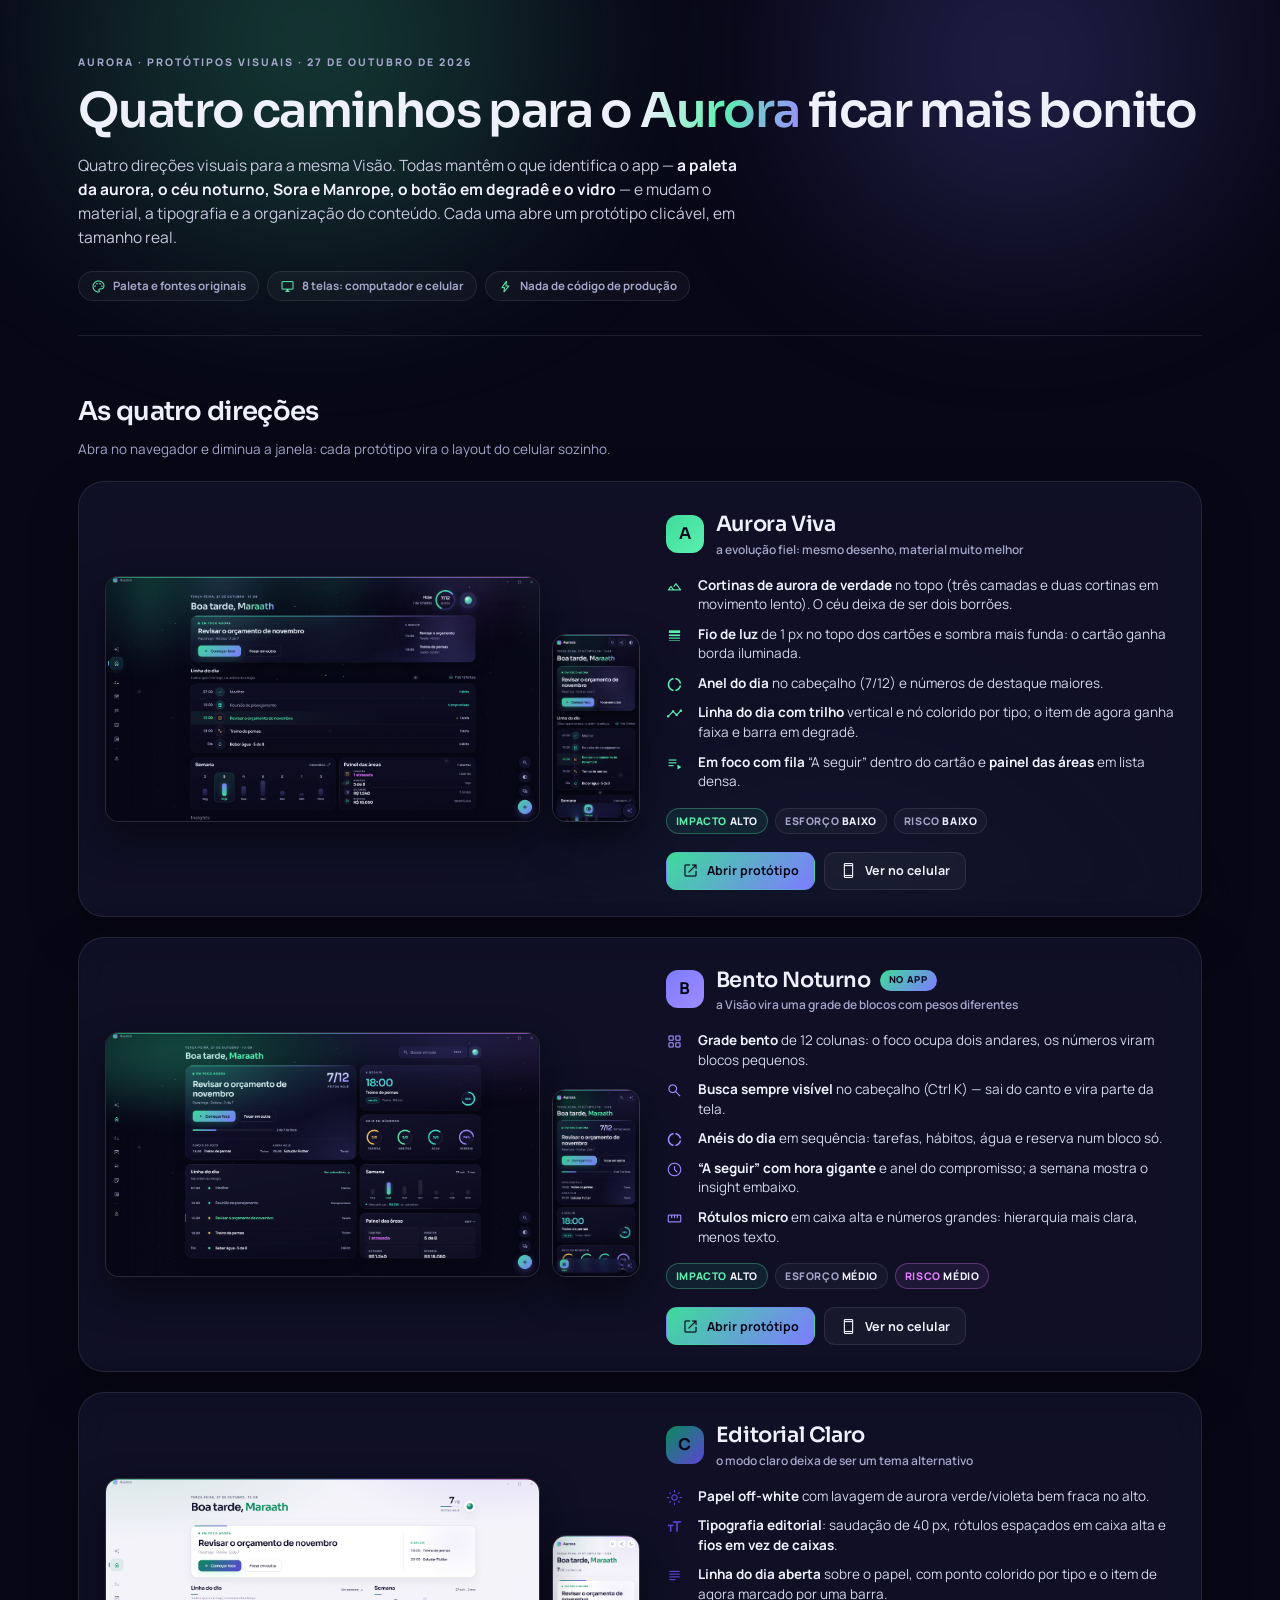
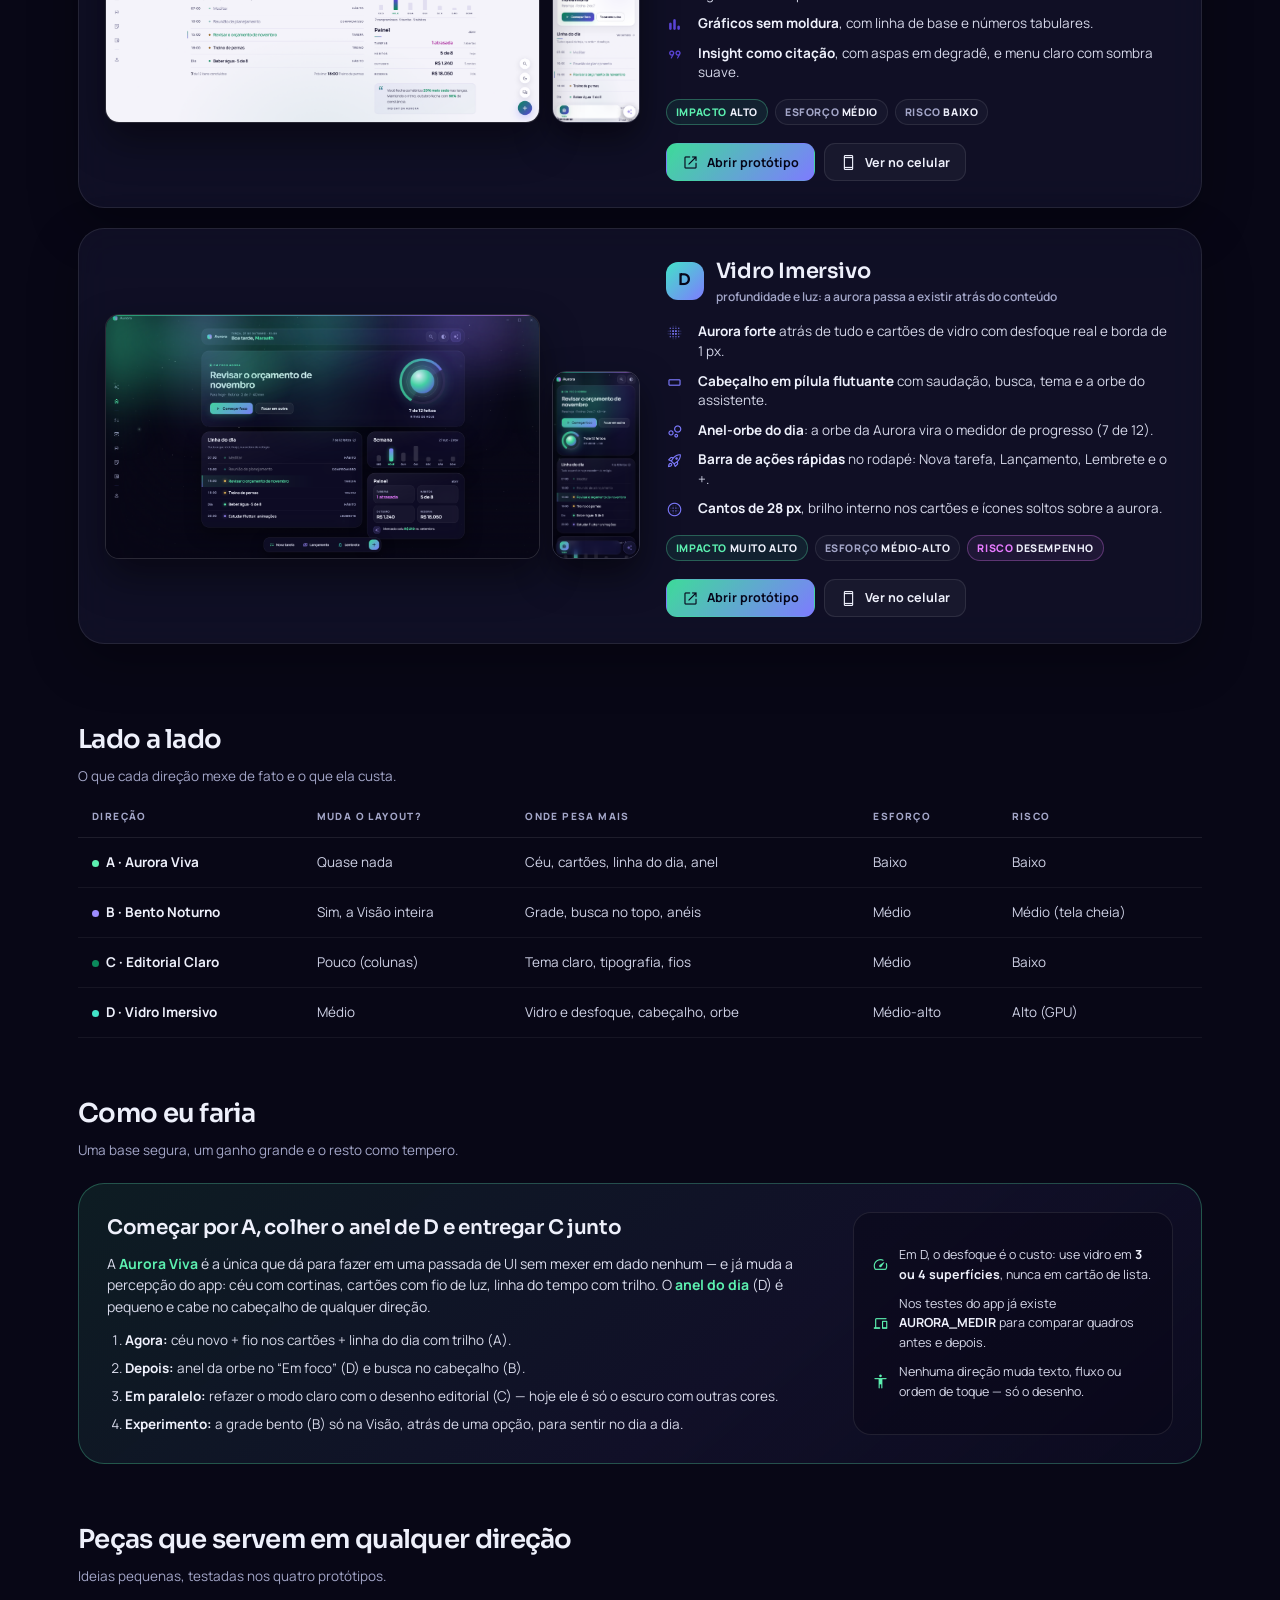
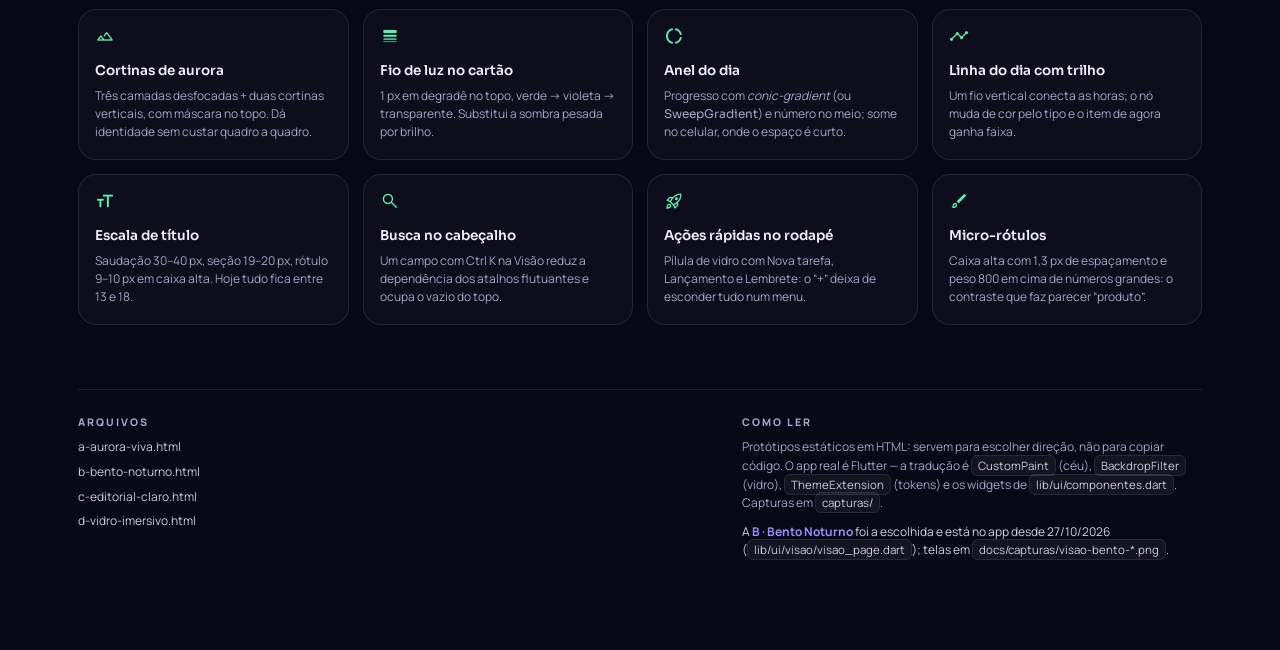
==== docs/prototipo/visual/index.html @ 7e5cb7d3 "1.14: Visão em blocos (Bento Noturno) Os quatro caminhos visuais ficaram em docs/prototipo/visual/ (" ====
<!doctype html>
<html lang="pt-BR">
<head>
<meta charset="utf-8">
<meta name="viewport" content="width=device-width, initial-scale=1">
<title>Aurora · estúdio visual — quatro caminhos</title>
<link rel="preconnect" href="https://fonts.googleapis.com">
<link href="https://fonts.googleapis.com/css2?family=Manrope:wght@300;400;500;600;700;800&family=Sora:wght@400;500;600;700&display=block" rel="stylesheet">
<link href="https://fonts.googleapis.com/css2?family=Material+Symbols+Rounded:opsz,wght,FILL@20..48,300..500,0..1&display=block" rel="stylesheet">
<style>
:root{
  --bg:#080716;--surface:#0F0E26;--surface2:#18173A;--line:#232250;--text:#EEF0FB;--muted:#A3A6C8;
  --accent:#5CF0B0;--accentFill:#3EDB9A;--gradIni:#3EDB9A;--gradFim:#7E7BFF;--noAccent:#06061A;
  --violeta:#9D8CFF;--teal:#42E3C8;--warn:#F5C35B;--bad:#E77BFF;
  --vidro:rgba(22,21,46,.62);--borda:rgba(255,255,255,.09);
}
*{box-sizing:border-box;margin:0;padding:0}
body{background:var(--bg);color:var(--text);font-family:Manrope,sans-serif;font-size:15px;line-height:1.55;
  -webkit-font-smoothing:antialiased;overflow-x:hidden}
.ms{font-family:'Material Symbols Rounded',sans-serif;font-weight:400;font-size:20px;line-height:1;
  font-variation-settings:'FILL' 0,'wght' 320,'opsz' 24;display:inline-block}
a{color:inherit;text-decoration:none}
.sora{font-family:Sora,sans-serif}

.ceu{position:fixed;inset:0;z-index:0;pointer-events:none;overflow:hidden}
.ceu i{position:absolute;border-radius:50%;filter:blur(70px);opacity:.5}
.ceu i:nth-child(1){width:900px;height:520px;left:-140px;top:-220px;background:radial-gradient(circle,rgba(62,219,154,.55),transparent 68%)}
.ceu i:nth-child(2){width:760px;height:480px;right:-120px;top:-180px;background:radial-gradient(circle,rgba(126,123,255,.5),transparent 68%)}
.ceu i:nth-child(3){width:900px;height:600px;left:30%;bottom:-420px;background:radial-gradient(circle,rgba(66,227,200,.22),transparent 70%)}
.pagina{position:relative;z-index:1;max-width:1180px;margin:0 auto;padding:0 28px 90px}

.topo{padding:54px 0 34px;border-bottom:1px solid var(--borda)}
.rot{font-size:10.5px;font-weight:800;letter-spacing:2px;text-transform:uppercase;color:var(--muted)}
h1{font-family:Sora;font-size:48px;font-weight:600;letter-spacing:-1.6px;line-height:1.06;margin:16px 0 16px}
h1 em{font-style:normal;background:linear-gradient(100deg,var(--text) 6%,var(--accent) 52%,var(--violeta));-webkit-background-clip:text;background-clip:text;color:transparent}
.topo p{max-width:660px;color:#C7C9DE;font-size:15.5px}
.topo p b{color:var(--text);font-weight:700}
.selos{display:flex;gap:8px;margin-top:22px;flex-wrap:wrap}
.selo{display:inline-flex;align-items:center;gap:7px;height:30px;padding:0 12px;border-radius:999px;border:1px solid var(--borda);
  background:rgba(255,255,255,.03);font-size:11.5px;font-weight:700;color:var(--muted)}
.selo .ms{font-size:15px;color:var(--accent)}

h2{font-family:Sora;font-size:26px;font-weight:600;letter-spacing:-.7px}
.secao{padding-top:56px}
.cabeco{display:flex;align-items:flex-end;justify-content:space-between;gap:20px;margin-bottom:22px}
.cabeco p{color:var(--muted);font-size:13.5px;margin-top:6px;max-width:560px}

/* cartão de direção */
.direcao{display:grid;grid-template-columns:1.05fr 1fr;gap:26px;align-items:center;padding:26px;
  border-radius:26px;border:1px solid var(--borda);background:var(--vidro);
  backdrop-filter:blur(18px) saturate(1.3);box-shadow:0 18px 50px rgba(0,0,0,.3);margin-bottom:20px}
.direcao+.direcao{margin-top:0}
.visuais{position:relative;display:flex;align-items:flex-end;gap:12px}
.pc{flex:1;border-radius:14px;overflow:hidden;border:1px solid rgba(255,255,255,.13);
  box-shadow:0 18px 40px rgba(0,0,0,.45);background:#0A0918;position:relative}
.pc img{display:block;width:100%;height:auto}
.fone{width:88px;border-radius:14px;overflow:hidden;border:1px solid rgba(255,255,255,.16);box-shadow:0 16px 34px rgba(0,0,0,.5);flex:0 0 88px}
.fone img{display:block;width:100%;height:auto}
.texto-d{display:flex;flex-direction:column;gap:0}
.marca-d{display:flex;align-items:center;gap:12px}
.letra{width:38px;height:38px;border-radius:12px;display:grid;place-items:center;font-family:Sora;font-size:16px;font-weight:600;
  color:var(--noAccent);background:linear-gradient(135deg,var(--c1),var(--c2));flex:0 0 38px}
.nome-d{font-family:Sora;font-size:21px;font-weight:600;letter-spacing:-.4px}
.nome-linha{display:flex;align-items:center;gap:9px;flex-wrap:wrap}
.escolhida{font-size:9.5px;font-weight:800;letter-spacing:.9px;text-transform:uppercase;color:var(--noAccent);
  background:linear-gradient(135deg,var(--gradIni),var(--gradFim));border-radius:999px;padding:3px 9px}
.lema{font-size:12px;color:var(--muted);font-weight:600}
.lista{list-style:none;margin:16px 0 0;display:flex;flex-direction:column;gap:10px}
.lista li{display:grid;grid-template-columns:22px 1fr;gap:10px;font-size:13.5px;color:#D5D7E8;line-height:1.45;align-items:start}
.lista li b{color:var(--text)}
.lista .ms{font-size:17px;color:var(--c2);margin-top:2px}
.tags{display:flex;gap:7px;margin-top:16px;flex-wrap:wrap}
.tag{font-size:10.5px;font-weight:800;letter-spacing:.6px;text-transform:uppercase;border-radius:999px;
  padding:4px 9px;border:1px solid var(--borda);color:var(--muted);background:rgba(255,255,255,.03)}
.tag b{color:var(--text);font-weight:800}
.tag.i{border-color:rgba(92,240,176,.3);color:var(--accent);background:rgba(62,219,154,.09)}
.tag.r{border-color:rgba(231,123,255,.3);color:var(--bad);background:rgba(231,123,255,.08)}
.abrir{display:flex;gap:9px;margin-top:18px;flex-wrap:wrap}
.botao{display:inline-flex;align-items:center;gap:8px;height:38px;padding:0 15px;border-radius:11px;font-size:12.5px;font-weight:700;
  border:1px solid var(--borda-forte,var(--borda));color:var(--text);background:rgba(255,255,255,.04)}
.botao .ms{font-size:17px}
.botao.p{background:linear-gradient(135deg,var(--gradIni),var(--gradFim));color:var(--noAccent);border-color:transparent}
.botao.p .ms{color:var(--noAccent)}

/* tabela */
.tabela{width:100%;border-collapse:collapse;font-size:13.5px;margin-top:6px}
.tabela th{text-align:left;font-size:10px;letter-spacing:1.4px;text-transform:uppercase;color:var(--muted);
  padding:0 14px 12px;border-bottom:1px solid var(--borda);font-weight:800}
.tabela td{padding:14px;border-bottom:1px solid rgba(255,255,255,.06);vertical-align:top;color:#CFD2E6}
.tabela td:first-child{color:var(--text);font-weight:700;white-space:nowrap}
.tabela .pt{display:inline-block;width:7px;height:7px;border-radius:50%;margin-right:7px}

/* recomendação */
.recomenda{display:grid;grid-template-columns:1fr 320px;gap:26px;padding:28px;border-radius:26px;border:1px solid rgba(92,240,176,.28);
  background:linear-gradient(140deg,rgba(62,219,154,.10),rgba(126,123,255,.08) 60%,rgba(15,14,38,.6));margin-top:8px}
.recomenda h3{font-family:Sora;font-size:20px;font-weight:600;margin-bottom:10px;letter-spacing:-.3px}
.recomenda p{font-size:14px;color:#D8DAEA;margin-bottom:12px}
.recomenda p b{color:var(--accent)}
.recomenda ol{margin:0 0 0 18px;display:flex;flex-direction:column;gap:7px;font-size:13.5px;color:#D8DAEA}
.recomenda ol b{color:var(--text)}
.caixa-v{display:flex;flex-direction:column;gap:10px;justify-content:center;padding:16px 18px;border-radius:18px;
  background:rgba(8,7,22,.5);border:1px solid var(--borda)}
.caixa-v .l{display:flex;align-items:center;gap:10px;font-size:12.5px;color:#D5D7E8}
.caixa-v .l .ms{font-size:17px;color:var(--accent)}
.caixa-v .l b{color:var(--text)}

/* ideias */
.ideias{display:grid;grid-template-columns:repeat(4,1fr);gap:14px;margin-top:6px}
.ideia{padding:16px 16px 18px;border-radius:18px;border:1px solid var(--borda);background:rgba(255,255,255,.028)}
.ideia .ms{font-size:20px;color:var(--accent)}
.ideia b{display:block;font-family:Sora;font-size:13.5px;font-weight:600;margin:9px 0 5px}
.ideia p{font-size:12px;color:var(--muted);line-height:1.5}

footer{margin-top:64px;padding-top:24px;border-top:1px solid var(--borda);display:flex;justify-content:space-between;gap:20px;flex-wrap:wrap;
  font-size:12px;color:var(--muted)}
footer code{font-family:Manrope;font-size:11.5px;color:#C9CBE0;background:rgba(255,255,255,.05);border:1px solid var(--borda);
  border-radius:6px;padding:2px 6px}
.arquivos{display:flex;flex-direction:column;gap:6px}
.arquivos a{color:#C9CBE0}
.arquivos a:hover{color:var(--accent)}

@media (max-width:980px){
  h1{font-size:34px;letter-spacing:-1px}
  .direcao{grid-template-columns:1fr;padding:18px}
  .ideias{grid-template-columns:1fr 1fr}
  .recomenda{grid-template-columns:1fr}
  .tabela{font-size:12.5px}
  .fone{width:64px;flex:0 0 64px}
}
@media (max-width:640px){
  .pagina{padding:0 16px 60px}
  .topo{padding:32px 0 24px}
  .ideias{grid-template-columns:1fr}
  .tabela thead{display:none}
  .tabela tr{display:block;border-bottom:1px solid var(--borda);padding:10px 0}
  .tabela td{display:flex;justify-content:space-between;gap:18px;border:0;padding:4px 0;text-align:right}
  .tabela td:first-child{text-align:left}
}
</style>
</head>
<body>
<div class="ceu"><i></i><i></i><i></i></div>

<div class="pagina">
  <header class="topo">
    <div class="rot">Aurora · protótipos visuais · 27 de outubro de 2026</div>
    <h1>Quatro caminhos para o <em>Aurora</em> ficar mais bonito</h1>
    <p>Quatro direções visuais para a mesma Visão. Todas mantêm o que identifica o app —
      <b>a paleta da aurora, o céu noturno, Sora e Manrope, o botão em degradê e o vidro</b> — e mudam o
      material, a tipografia e a organização do conteúdo. Cada uma abre um protótipo clicável, em tamanho real.</p>
    <div class="selos">
      <span class="selo"><span class="ms">palette</span>Paleta e fontes originais</span>
      <span class="selo"><span class="ms">desktop_windows</span>8 telas: computador e celular</span>
      <span class="selo"><span class="ms">bolt</span>Nada de código de produção</span>
    </div>
  </header>

  <section class="secao" id="direcoes">
    <div class="cabeco">
      <div>
        <h2>As quatro direções</h2>
        <p>Abra no navegador e diminua a janela: cada protótipo vira o layout do celular sozinho.</p>
      </div>
    </div>

    <article class="direcao" style="--c1:#3EDB9A;--c2:#5CF0B0">
      <div class="visuais">
        <div class="pc"><img src="capturas/a-desktop.png" alt="Direção A — Aurora Viva, tela do computador"></div>
        <div class="fone"><img src="capturas/a-celular.png" alt="Direção A — celular"></div>
      </div>
      <div class="texto-d">
        <div class="marca-d"><span class="letra">A</span><div><div class="nome-d">Aurora Viva</div><div class="lema">a evolução fiel: mesmo desenho, material muito melhor</div></div></div>
        <ul class="lista">
          <li><span class="ms">landscape</span><span><b>Cortinas de aurora de verdade</b> no topo (três camadas e duas cortinas em movimento lento). O céu deixa de ser dois borrões.</span></li>
          <li><span class="ms">line_weight</span><span><b>Fio de luz</b> de 1&nbsp;px no topo dos cartões e sombra mais funda: o cartão ganha borda iluminada.</span></li>
          <li><span class="ms">donut_large</span><span><b>Anel do dia</b> no cabeçalho (7/12) e números de destaque maiores.</span></li>
          <li><span class="ms">timeline</span><span><b>Linha do dia com trilho</b> vertical e nó colorido por tipo; o item de agora ganha faixa e barra em degradê.</span></li>
          <li><span class="ms">playlist_play</span><span><b>Em foco com fila</b> “A seguir” dentro do cartão e <b>painel das áreas</b> em lista densa.</span></li>
        </ul>
        <div class="tags"><span class="tag i">impacto <b>alto</b></span><span class="tag">esforço <b>baixo</b></span><span class="tag">risco <b>baixo</b></span></div>
        <div class="abrir">
          <a class="botao p" href="a-aurora-viva.html"><span class="ms">open_in_new</span>Abrir protótipo</a>
          <a class="botao" href="a-aurora-viva.html"><span class="ms">smartphone</span>Ver no celular</a>
        </div>
      </div>
    </article>

    <article class="direcao" style="--c1:#7E7BFF;--c2:#9D8CFF">
      <div class="visuais">
        <div class="pc"><img src="capturas/b-desktop.png" alt="Direção B — Bento Noturno, tela do computador"></div>
        <div class="fone"><img src="capturas/b-celular.png" alt="Direção B — celular"></div>
      </div>
      <div class="texto-d">
        <div class="marca-d"><span class="letra">B</span><div><div class="nome-linha"><div class="nome-d">Bento Noturno</div><span class="escolhida">no app</span></div><div class="lema">a Visão vira uma grade de blocos com pesos diferentes</div></div></div>
        <ul class="lista">
          <li><span class="ms">grid_view</span><span><b>Grade bento</b> de 12 colunas: o foco ocupa dois andares, os números viram blocos pequenos.</span></li>
          <li><span class="ms">search</span><span><b>Busca sempre visível</b> no cabeçalho (Ctrl&nbsp;K) — sai do canto e vira parte da tela.</span></li>
          <li><span class="ms">donut_large</span><span><b>Anéis do dia</b> em sequência: tarefas, hábitos, água e reserva num bloco só.</span></li>
          <li><span class="ms">schedule</span><span><b>“A seguir” com hora gigante</b> e anel do compromisso; a semana mostra o insight embaixo.</span></li>
          <li><span class="ms">straighten</span><span><b>Rótulos micro</b> em caixa alta e números grandes: hierarquia mais clara, menos texto.</span></li>
        </ul>
        <div class="tags"><span class="tag i">impacto <b>alto</b></span><span class="tag">esforço <b>médio</b></span><span class="tag r">risco <b>médio</b></span></div>
        <div class="abrir">
          <a class="botao p" href="b-bento-noturno.html"><span class="ms">open_in_new</span>Abrir protótipo</a>
          <a class="botao" href="b-bento-noturno.html"><span class="ms">smartphone</span>Ver no celular</a>
        </div>
      </div>
    </article>

    <article class="direcao" style="--c1:#0B8A5C;--c2:#5B45D6">
      <div class="visuais">
        <div class="pc"><img src="capturas/c-desktop.png" alt="Direção C — Editorial Claro, tela do computador"></div>
        <div class="fone"><img src="capturas/c-celular.png" alt="Direção C — celular"></div>
      </div>
      <div class="texto-d">
        <div class="marca-d"><span class="letra">C</span><div><div class="nome-d">Editorial Claro</div><div class="lema">o modo claro deixa de ser um tema alternativo</div></div></div>
        <ul class="lista">
          <li><span class="ms">light_mode</span><span><b>Papel off-white</b> com lavagem de aurora verde/violeta bem fraca no alto.</span></li>
          <li><span class="ms">format_size</span><span><b>Tipografia editorial</b>: saudação de 40&nbsp;px, rótulos espaçados em caixa alta e <b>fios em vez de caixas</b>.</span></li>
          <li><span class="ms">subject</span><span><b>Linha do dia aberta</b> sobre o papel, com ponto colorido por tipo e o item de agora marcado por uma barra.</span></li>
          <li><span class="ms">bar_chart</span><span><b>Gráficos sem moldura</b>, com linha de base e números tabulares.</span></li>
          <li><span class="ms">format_quote</span><span><b>Insight como citação</b>, com aspas em degradê, e menu claro com sombra suave.</span></li>
        </ul>
        <div class="tags"><span class="tag i">impacto <b>alto</b></span><span class="tag">esforço <b>médio</b></span><span class="tag">risco <b>baixo</b></span></div>
        <div class="abrir">
          <a class="botao p" href="c-editorial-claro.html"><span class="ms">open_in_new</span>Abrir protótipo</a>
          <a class="botao" href="c-editorial-claro.html"><span class="ms">smartphone</span>Ver no celular</a>
        </div>
      </div>
    </article>

    <article class="direcao" style="--c1:#42E3C8;--c2:#7E7BFF">
      <div class="visuais">
        <div class="pc"><img src="capturas/d-desktop.png" alt="Direção D — Vidro Imersivo, tela do computador"></div>
        <div class="fone"><img src="capturas/d-celular.png" alt="Direção D — celular"></div>
      </div>
      <div class="texto-d">
        <div class="marca-d"><span class="letra">D</span><div><div class="nome-d">Vidro Imersivo</div><div class="lema">profundidade e luz: a aurora passa a existir atrás do conteúdo</div></div></div>
        <ul class="lista">
          <li><span class="ms">blur_on</span><span><b>Aurora forte</b> atrás de tudo e cartões de vidro com desfoque real e borda de 1&nbsp;px.</span></li>
          <li><span class="ms">crop_16_9</span><span><b>Cabeçalho em pílula flutuante</b> com saudação, busca, tema e a orbe do assistente.</span></li>
          <li><span class="ms">bubble_chart</span><span><b>Anel-orbe do dia</b>: a orbe da Aurora vira o medidor de progresso (7 de 12).</span></li>
          <li><span class="ms">rocket_launch</span><span><b>Barra de ações rápidas</b> no rodapé: Nova tarefa, Lançamento, Lembrete e o +.</span></li>
          <li><span class="ms">blur_circular</span><span><b>Cantos de 28&nbsp;px</b>, brilho interno nos cartões e ícones soltos sobre a aurora.</span></li>
        </ul>
        <div class="tags"><span class="tag i">impacto <b>muito alto</b></span><span class="tag">esforço <b>médio-alto</b></span><span class="tag r">risco <b>desempenho</b></span></div>
        <div class="abrir">
          <a class="botao p" href="d-vidro-imersivo.html"><span class="ms">open_in_new</span>Abrir protótipo</a>
          <a class="botao" href="d-vidro-imersivo.html"><span class="ms">smartphone</span>Ver no celular</a>
        </div>
      </div>
    </article>
  </section>

  <section class="secao" id="comparacao">
    <div class="cabeco"><div><h2>Lado a lado</h2><p>O que cada direção mexe de fato e o que ela custa.</p></div></div>
    <table class="tabela">
      <thead><tr><th>Direção</th><th>Muda o layout?</th><th>Onde pesa mais</th><th>Esforço</th><th>Risco</th></tr></thead>
      <tbody>
        <tr><td><span class="pt" style="background:#5CF0B0"></span>A · Aurora Viva</td><td>Quase nada</td><td>Céu, cartões, linha do dia, anel</td><td>Baixo</td><td>Baixo</td></tr>
        <tr><td><span class="pt" style="background:#9D8CFF"></span>B · Bento Noturno</td><td>Sim, a Visão inteira</td><td>Grade, busca no topo, anéis</td><td>Médio</td><td>Médio (tela cheia)</td></tr>
        <tr><td><span class="pt" style="background:#0B8A5C"></span>C · Editorial Claro</td><td>Pouco (colunas)</td><td>Tema claro, tipografia, fios</td><td>Médio</td><td>Baixo</td></tr>
        <tr><td><span class="pt" style="background:#42E3C8"></span>D · Vidro Imersivo</td><td>Médio</td><td>Vidro e desfoque, cabeçalho, orbe</td><td>Médio-alto</td><td>Alto (GPU)</td></tr>
      </tbody>
    </table>
  </section>

  <section class="secao" id="recomendacao">
    <div class="cabeco"><div><h2>Como eu faria</h2><p>Uma base segura, um ganho grande e o resto como tempero.</p></div></div>
    <div class="recomenda">
      <div>
        <h3>Começar por A, colher o anel de D e entregar C junto</h3>
        <p>A <b>Aurora Viva</b> é a única que dá para fazer em uma passada de UI sem mexer em dado nenhum —
          e já muda a percepção do app: céu com cortinas, cartões com fio de luz, linha do tempo com trilho.
          O <b>anel do dia</b> (D) é pequeno e cabe no cabeçalho de qualquer direção.</p>
        <ol>
          <li><b>Agora:</b> céu novo + fio nos cartões + linha do dia com trilho (A).</li>
          <li><b>Depois:</b> anel da orbe no “Em foco” (D) e busca no cabeçalho (B).</li>
          <li><b>Em paralelo:</b> refazer o modo claro com o desenho editorial (C) — hoje ele é só o escuro com outras cores.</li>
          <li><b>Experimento:</b> a grade bento (B) só na Visão, atrás de uma opção, para sentir no dia a dia.</li>
        </ol>
      </div>
      <div class="caixa-v">
        <div class="l"><span class="ms">speed</span><div>Em D, o desfoque é o custo: use vidro em <b>3 ou 4 superfícies</b>, nunca em cartão de lista.</div></div>
        <div class="l"><span class="ms">devices</span><div>Nos testes do app já existe <b>AURORA_MEDIR</b> para comparar quadros antes e depois.</div></div>
        <div class="l"><span class="ms">accessibility</span><div>Nenhuma direção muda texto, fluxo ou ordem de toque — só o desenho.</div></div>
      </div>
    </div>
  </section>

  <section class="secao" id="ideias">
    <div class="cabeco"><div><h2>Peças que servem em qualquer direção</h2><p>Ideias pequenas, testadas nos quatro protótipos.</p></div></div>
    <div class="ideias">
      <div class="ideia"><span class="ms">landscape</span><b>Cortinas de aurora</b><p>Três camadas desfocadas + duas cortinas verticais, com máscara no topo. Dá identidade sem custar quadro a quadro.</p></div>
      <div class="ideia"><span class="ms">line_weight</span><b>Fio de luz no cartão</b><p>1&nbsp;px em degradê no topo, verde → violeta → transparente. Substitui a sombra pesada por brilho.</p></div>
      <div class="ideia"><span class="ms">donut_large</span><b>Anel do dia</b><p>Progresso com <i>conic-gradient</i> (ou <span class="sora">SweepGradient</span>) e número no meio; some no celular, onde o espaço é curto.</p></div>
      <div class="ideia"><span class="ms">timeline</span><b>Linha do dia com trilho</b><p>Um fio vertical conecta as horas; o nó muda de cor pelo tipo e o item de agora ganha faixa.</p></div>
      <div class="ideia"><span class="ms">format_size</span><b>Escala de título</b><p>Saudação 30–40&nbsp;px, seção 19–20&nbsp;px, rótulo 9–10&nbsp;px em caixa alta. Hoje tudo fica entre 13 e 18.</p></div>
      <div class="ideia"><span class="ms">search</span><b>Busca no cabeçalho</b><p>Um campo com Ctrl&nbsp;K na Visão reduz a dependência dos atalhos flutuantes e ocupa o vazio do topo.</p></div>
      <div class="ideia"><span class="ms">rocket_launch</span><b>Ações rápidas no rodapé</b><p>Pílula de vidro com Nova tarefa, Lançamento e Lembrete: o “+” deixa de esconder tudo num menu.</p></div>
      <div class="ideia"><span class="ms">brush</span><b>Micro-rótulos</b><p>Caixa alta com 1,3&nbsp;px de espaçamento e peso 800 em cima de números grandes: o contraste que faz parecer “produto”.</p></div>
    </div>
  </section>

  <footer>
    <div>
      <div class="rot" style="margin-bottom:8px">Arquivos</div>
      <div class="arquivos">
        <a href="a-aurora-viva.html">a-aurora-viva.html</a>
        <a href="b-bento-noturno.html">b-bento-noturno.html</a>
        <a href="c-editorial-claro.html">c-editorial-claro.html</a>
        <a href="d-vidro-imersivo.html">d-vidro-imersivo.html</a>
      </div>
    </div>
    <div style="max-width:460px">
      <div class="rot" style="margin-bottom:8px">Como ler</div>
      Protótipos estáticos em HTML: servem para escolher direção, não para copiar código.
      O app real é Flutter — a tradução é <code>CustomPaint</code> (céu), <code>BackdropFilter</code> (vidro),
      <code>ThemeExtension</code> (tokens) e os widgets de <code>lib/ui/componentes.dart</code>.
      Capturas em <code>capturas/</code>.
      <p style="margin-top:10px;color:#CFD2E6">A <b style="color:#9D8CFF">B · Bento Noturno</b> foi a escolhida e
      está no app desde 27/10/2026 (<code>lib/ui/visao/visao_page.dart</code>); telas em
      <code>docs/capturas/visao-bento-*.png</code>.</p>
    </div>
  </footer>
</div>
</body>
</html>
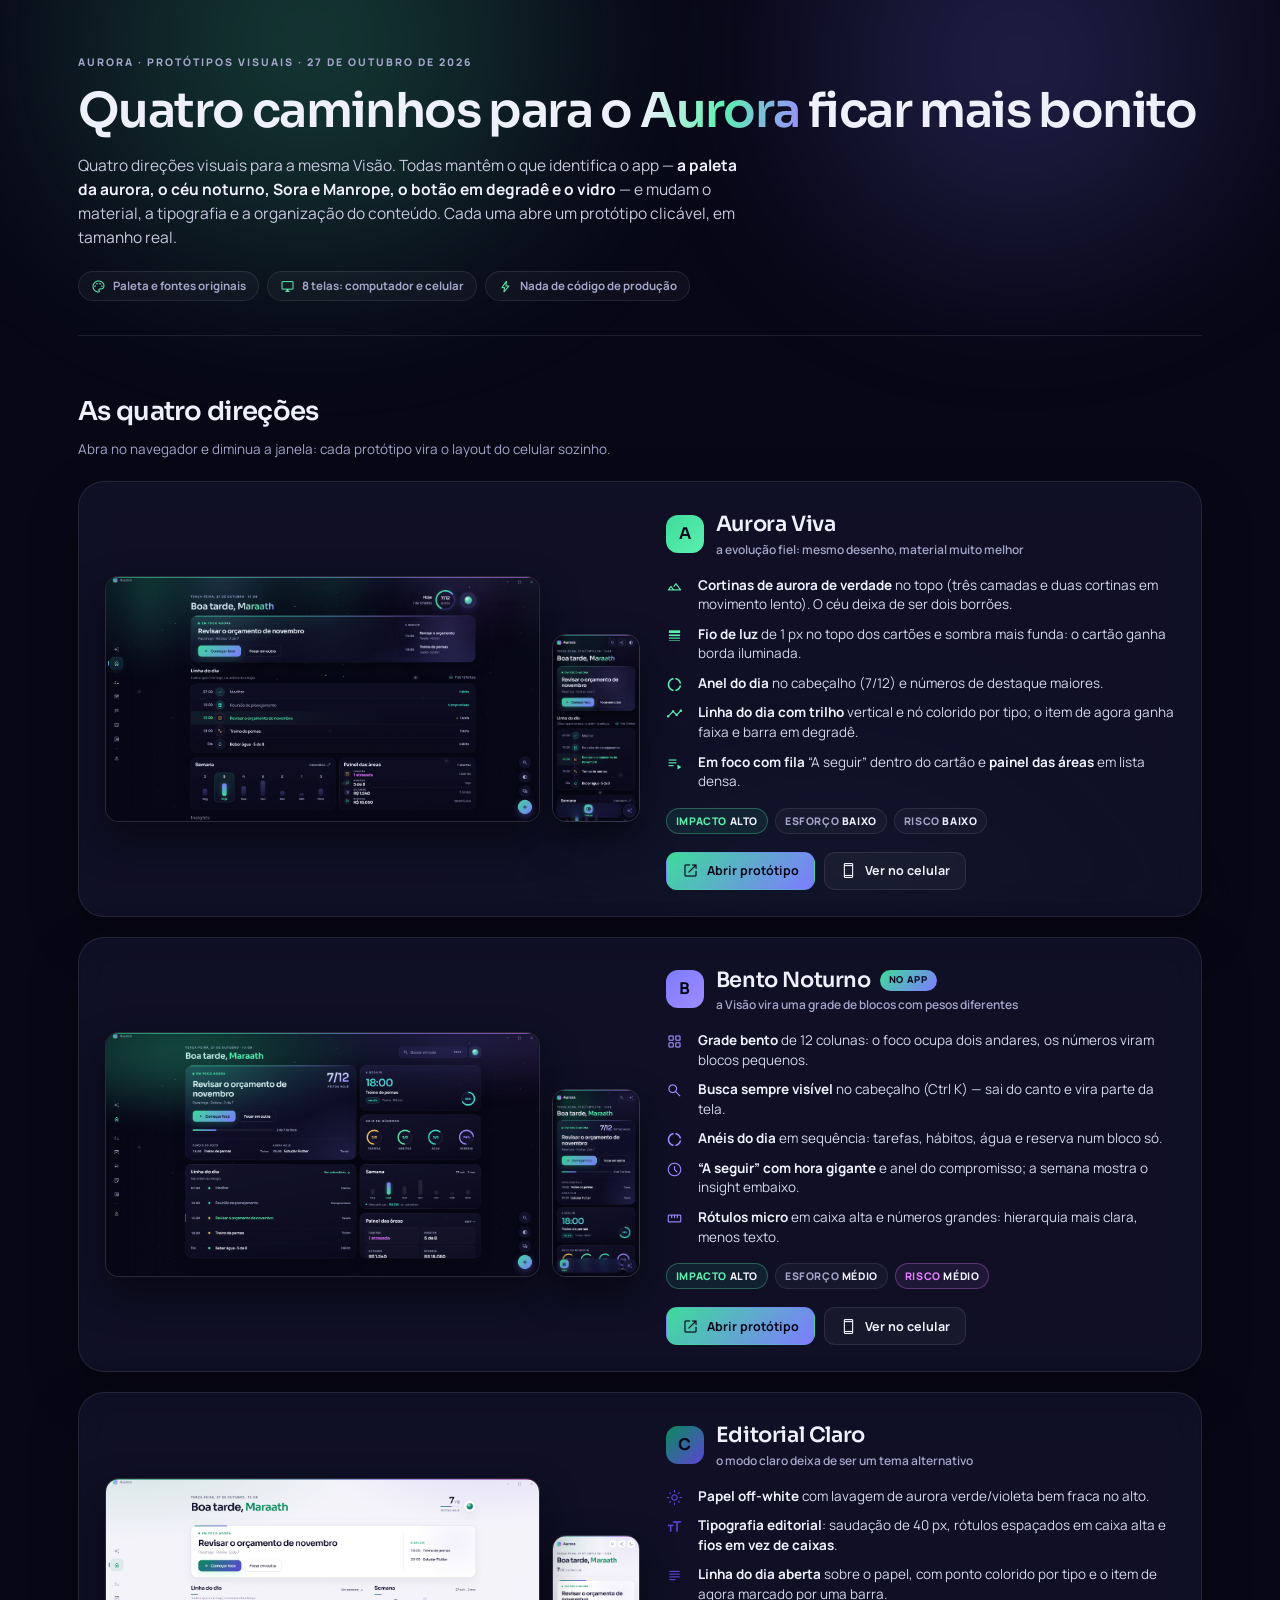
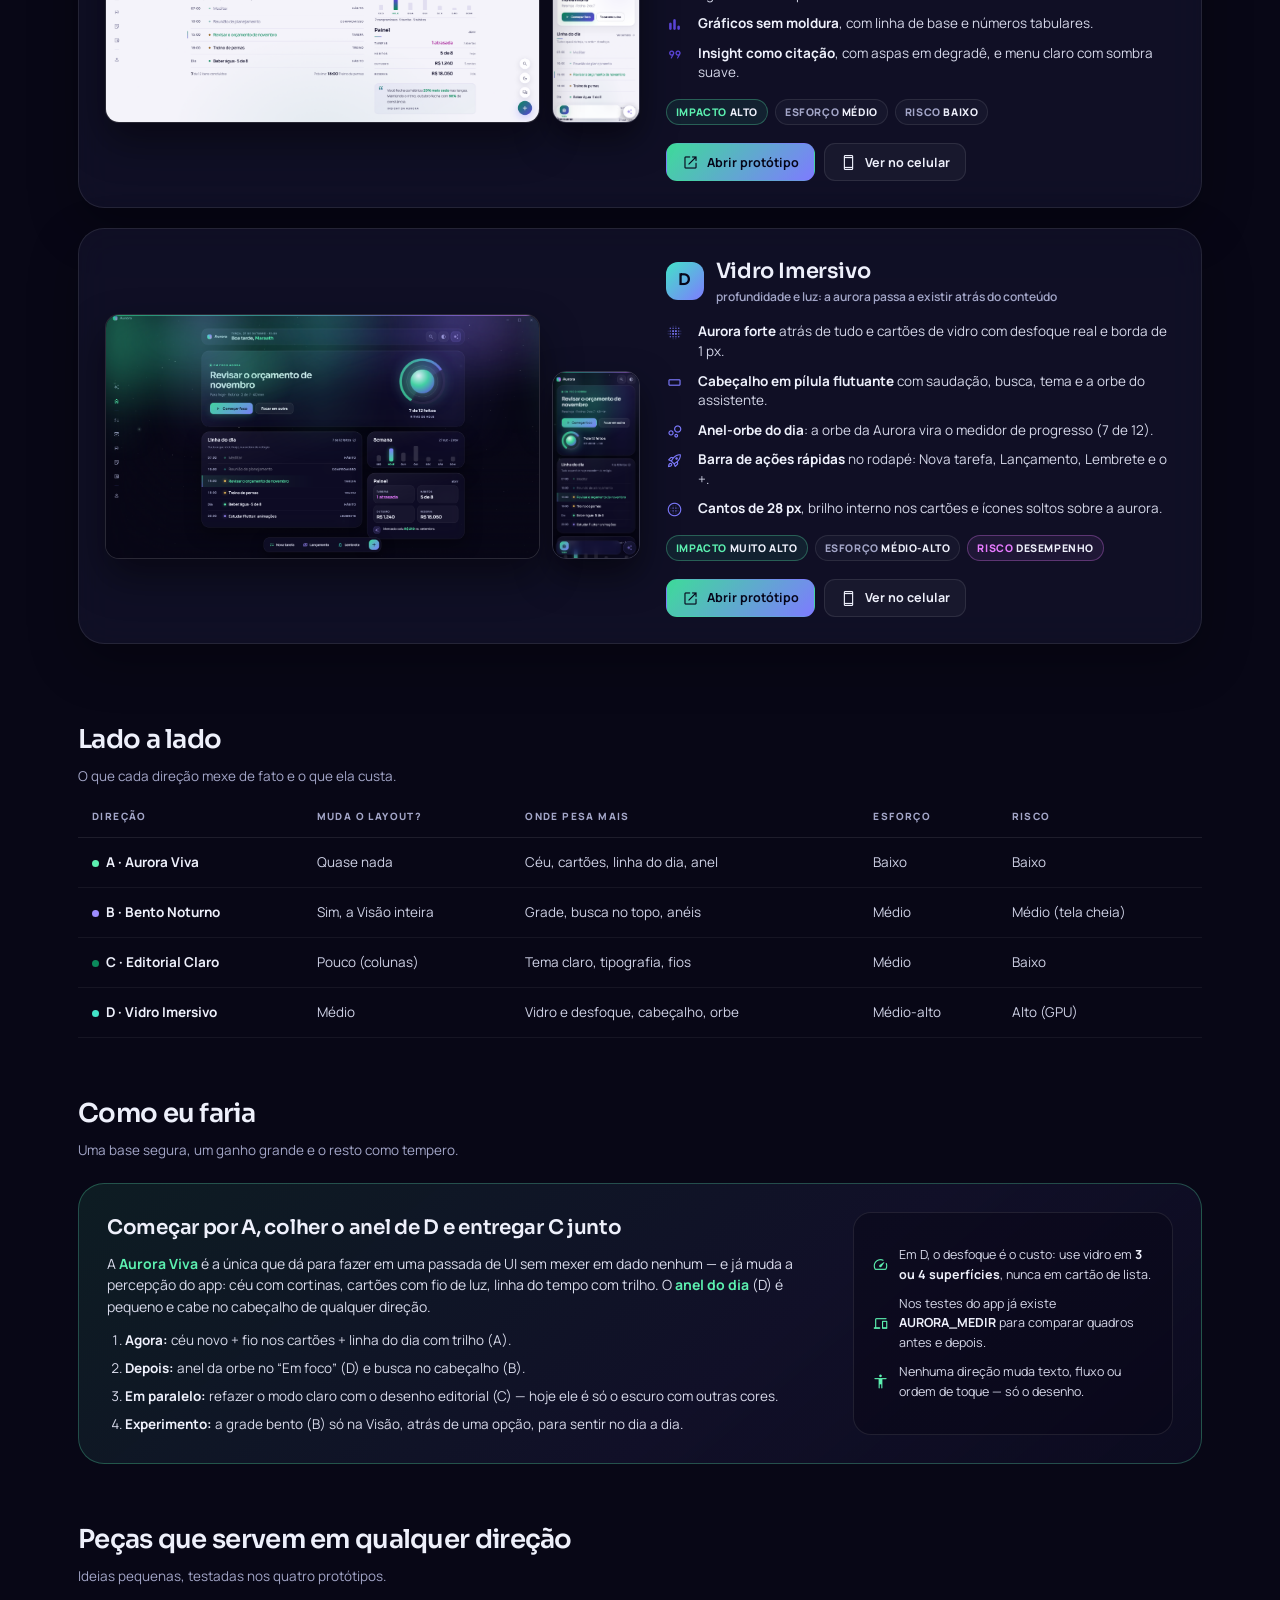
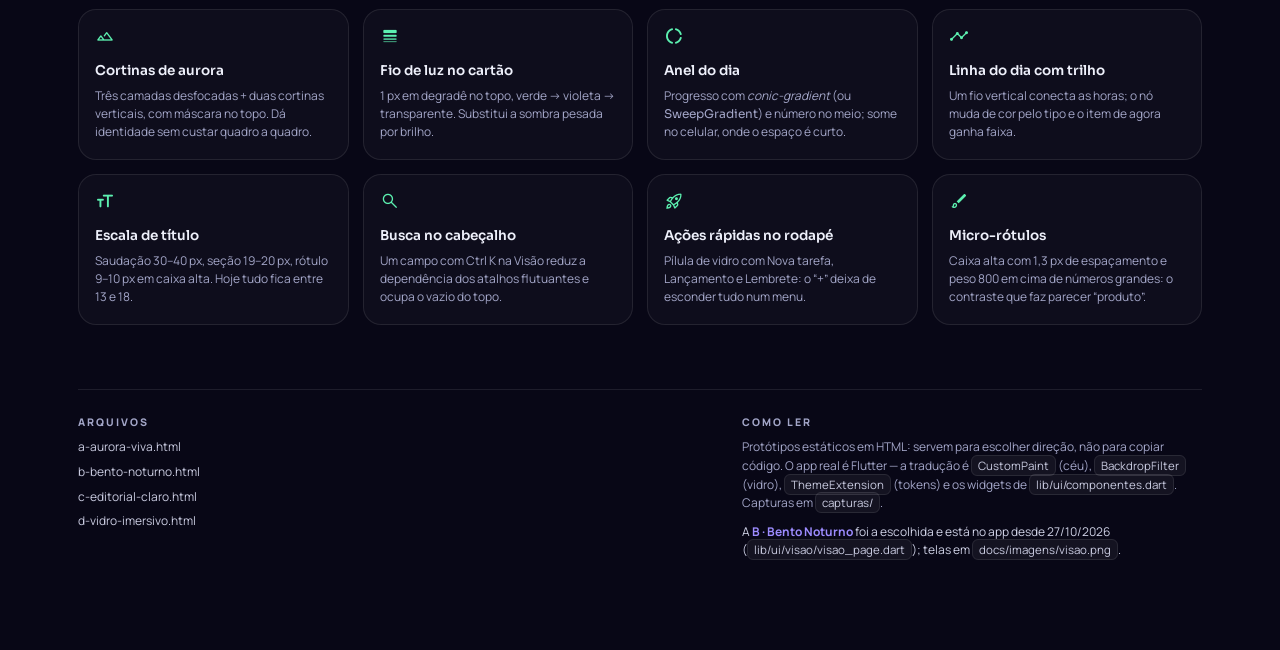
==== commit 24696388: "Preparação para abrir o código: sem dados reais, licenças no app e README - Tira as 4 capturas da Vi" ====
--- a/docs/prototipo/visual/index.html
+++ b/docs/prototipo/visual/index.html
@@ -320,7 +320,7 @@
       Capturas em <code>capturas/</code>.
       <p style="margin-top:10px;color:#CFD2E6">A <b style="color:#9D8CFF">B · Bento Noturno</b> foi a escolhida e
       está no app desde 27/10/2026 (<code>lib/ui/visao/visao_page.dart</code>); telas em
-      <code>docs/capturas/visao-bento-*.png</code>.</p>
+      <code>docs/imagens/visao.png</code>.</p>
     </div>
   </footer>
 </div>
